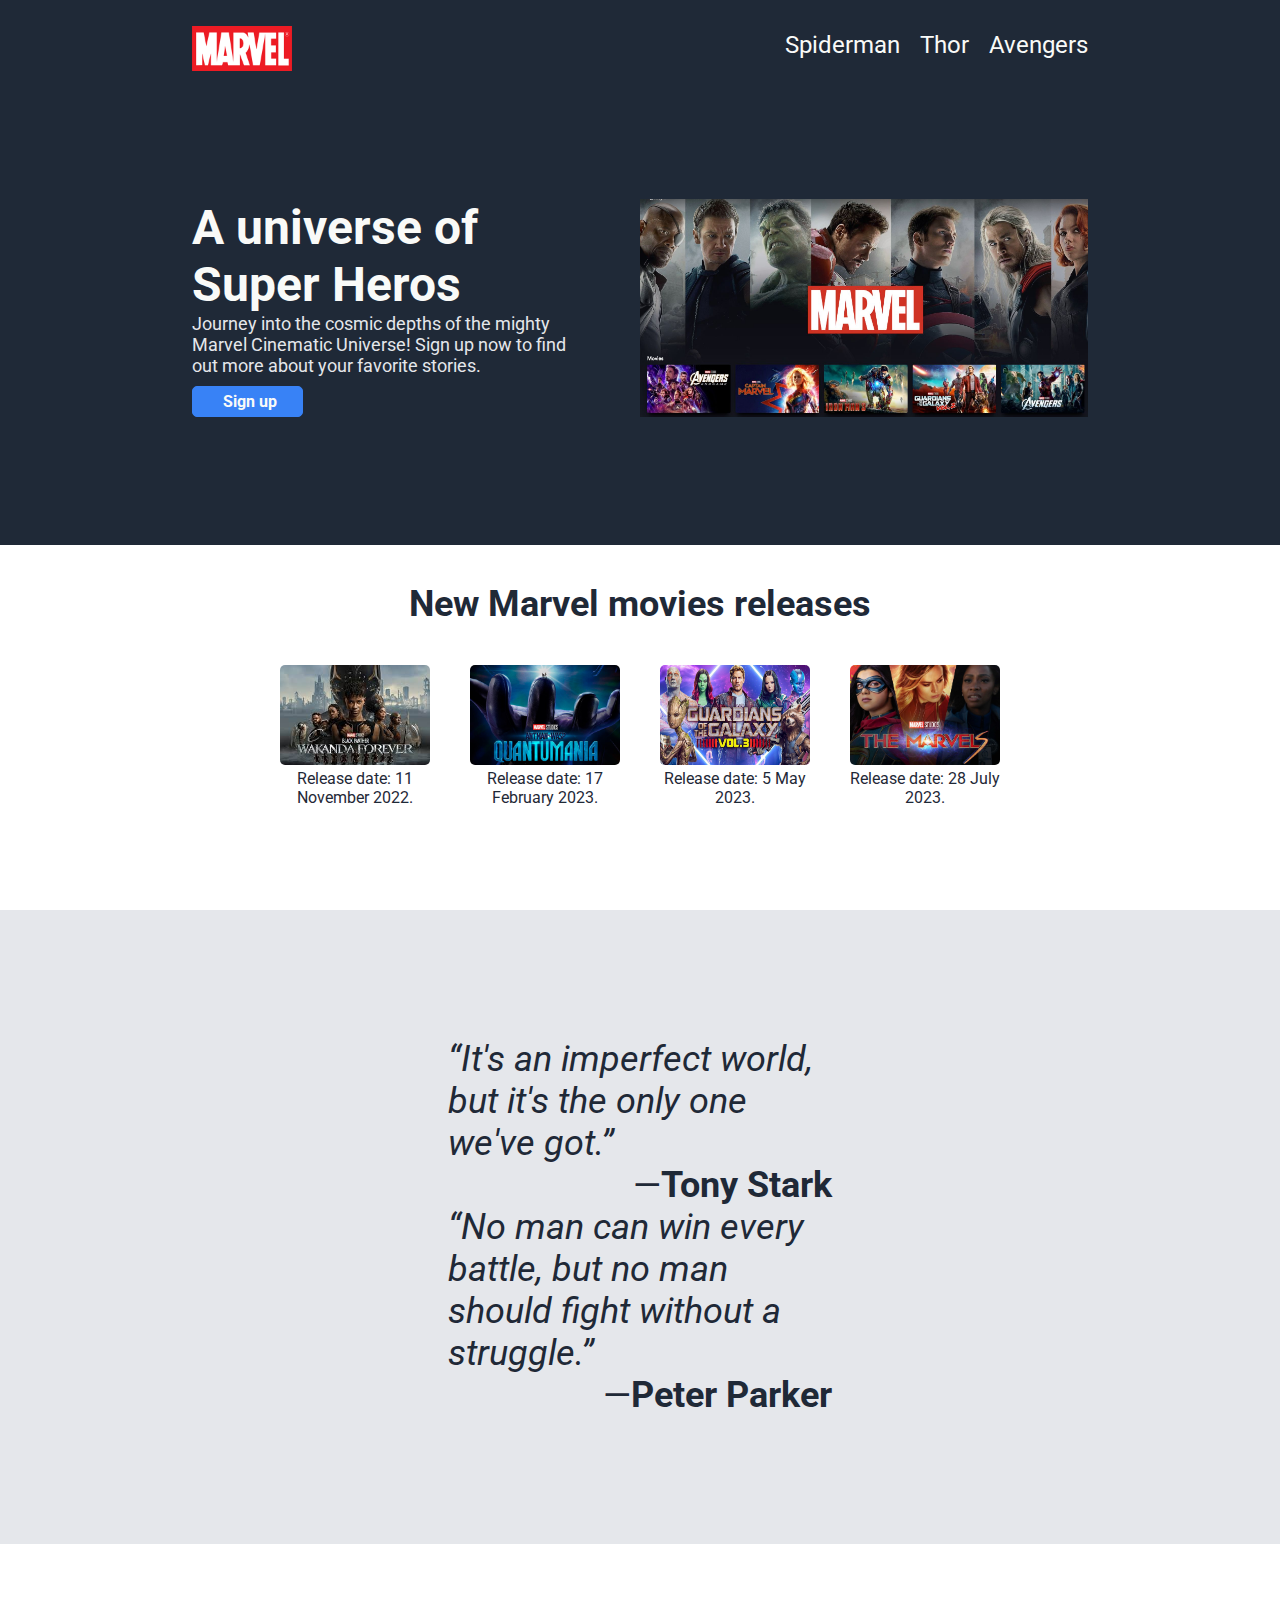
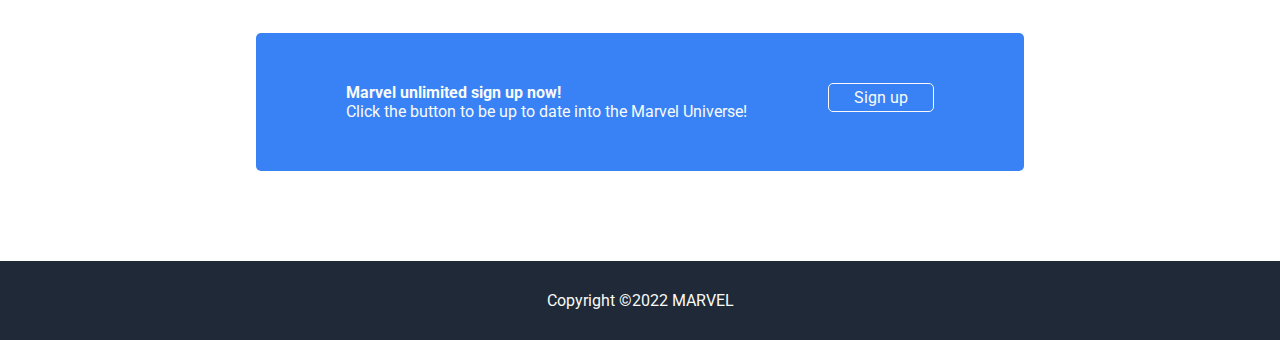
==== index.html @ dfd85db2 "first-commit" ====
<!DOCTYPE html>
<html lang="en">
<head>
  <meta charset="UTF-8">
  <meta http-equiv="X-UA-Compatible" content="IE=edge">
  <meta name="viewport" content="width=device-width, initial-scale=1.0">  
  <link rel="stylesheet" href="./style.css">
  <link href="https://fonts.googleapis.com/css2?family=Roboto:ital,wght@0,300;0,400;0,700;1,400;1,500&display=swap" rel="stylesheet">  
  <title>Marvel Movies</title>
</head>
<body>
  <header class="header">
    <img class="logo" alt="Marvel Movies logo" src="./images/Marvel_Comics-logo.png" />
    <nav>
      <ul class="links">
        <li><a class="link-nav" href="./spiderman/spiderman.html">Spiderman</a></li>
        <li><a class="link-nav" href="./thor/thor.html">Thor</a></li>
        <li><a class="link-nav" href="./avengers/avengers.html">Avengers</a></li>
      </ul>
    </nav>
  </header>
  <main>
    <section class="section-hero">
      <div class="hero-text">
        <h2>A universe of Super Heros</h2>
        <p>Journey into the cosmic depths of the mighty Marvel Cinematic Universe! Sign up now to find out more about your favorite stories.</p>
        <a class="sign-up-btn" href="#">Sign up</a>
      </div>
      <img id="marvel-hero-img" src="./images/marvel-hero.jpg"/>    
    </section>

    <section class="new-movies-section">
      <h3>New Marvel movies releases</h3>
      <div class="new-movies-container">
        <div class="main-movie-card">
          <img class="movies-img" src="./images/wakanda-forever.jpg" alt="Black Panther movie poester"/>
          <p> Release date: 11 November 2022.</p>
        </div>
        <div class="main-movie-card">
          <img class="movies-img" src="./images/quantumania.jpg" alt="Ant-Man and The Wasp: Quantumania movie poester"/>
          <p> Release date: 17 February 2023.<p>
        </div>
        <div class="main-movie-card">
          <img class="movies-img" src="./images/guardians-vol3.jpg" alt="Guardiens of the Galaxy Vol. 3 movie poster"/>
          <p> Release date: 5 May 2023.<p>
        </div>
        <div class="main-movie-card">
          <img class="movies-img" src="./images/the-marvels.jpg" alt="The Marvels movie poster"/>
          <p> Release date: 28 July 2023.<p>
        </div>
      </div>
    </section>

    <section>
      <div class="testimonials">
        <blackquote class="testimonials-text"><em>“It's an imperfect world, but it's the only one we've got.”</em></blackquote>
        <p>&mdash;<strong>Tony Stark</strong></p>
        <blackquote class="testimonials-text"><em>“No man can win every battle, but no man should fight without a struggle.”</em></blackquote>
        <p>&mdash;<strong>Peter Parker</strong></p>
      </div>
    </section>

    <section class="action-section">
      <div class="action-text">
        <span><strong>Marvel unlimited sign up now!</strong></span>
        <p>Click the button to be up to date into the Marvel Universe!</p>
      </div>
      <div>
        <a class="subscribe-btn "href="#">Sign up</a>
      </div>
    </section>      
  </main>
  <footer class="footer">
    <p>Copyright &copy;2022 MARVEL</p> 
  </footer>
</body>
</html>
---- style.css ----
* {
  margin: 0;
  padding: 0;
  box-sizing: border-box;
}
body {
  font-family:"Roboto", sans-serif;
}
.logo {
  width: 100px;
  height: auto;
}
.header {
  display:flex;
  justify-content: space-between;
  background-color:#1F2937;
  padding-left: 15%; 
  padding-right: 15%;
  padding-top: 2%;
}
.links {
  display: flex;
  flex-direction: row;
  align-content: center;
  list-style: none;
  gap: 20px;
  padding-top: 5px;
}
.link-nav {
  font-size: 24px;
  color: #F9FAF8;
  text-decoration: none;
  text-align: center;
}
/***************/
/*HERO SECTION */
/***************/
.section-hero {
  display: flex;
  background-color: #1F2937;
  gap: 60px;
  padding-left: 15%; 
  padding-right: 15%;
  padding-top: 10%;
  padding-bottom: 10%;
}
#marvel-hero-img {
  display: block;
  width: 50%;
  height: auto;  
}
h2 {
  font-size: 48px;
  font-weight: 700;
  color: #F9FAF8;
}
.hero-text p {
  font-size: 18px;
  color: #E5E7EB;
}
.sign-up-btn {
  display: inline-block;
  border: 1px solid #3882F6;
  background-color: #3882F6;
  color: #F9FAF8;
  font-weight: bold;
  text-decoration: none;
  margin-top: 10px;
  padding: 5px;
  padding-left: 30px;
  padding-right: 25px;
  border-radius: 5px;
}
/******************/
/*MOVIES SECTION*/
/******************/
.new-movies-section {
  margin: 3% 10% 8% 10%;
}
.new-movies-container {
  display: flex;
  gap: 40px;
  justify-content: center;
  padding-left: 5%;
  padding-right: 5%;
}
.movies-img {
  width: 150px;
  height: 100px;
  border-radius: 5px;
}
.main-movie-card {
  width: 150px;
}
.main-movie-card p {
  text-align: center;
  color:#1F2937;
}
h3 {
  text-align: center;
  margin-bottom: 40px;
  font-size: 36px;
  font-weight: bold;
  color: #1F2937;
}
.testimonials {
  padding-left: 35%;
  padding-right: 35%;
  padding-top: 10%;
  padding-bottom: 10%;
  background-color: #E5E7EB;
  color: #1F2937;
  font-size: 36px;
}
.testimonials p {
  text-align: end;
}
/***************/
/*ACTION SECTION*/
/****************/
.action-section {
  display: flex;
  background-color: #3882F6;
  justify-content: space-around;
  margin: 7% 20% 7% 20%;
  padding: 50px;  
  border-radius: 5px;
}
.action-text span {
  color:#F9FAF8;
}
.action-text p {
  color:#F9FAF8;
}
.subscribe-btn {
  display: inline-block;
  color: #F9FAF8;
  text-decoration: none;
  border: 1px solid #F9FAF8;
  padding: 4px 25px 4px 25px;
  border-radius: 5px;
}
.subscribe-btn:hover {
  background-color: #E5E7EB;
  color: #3882F6;
}
/******************/
/*FOOTER*/
/*****************/
.footer {
  background-color: #1F2937;
  text-align: center;
  padding: 30px 60px 30px 60px;
}
.footer p {
  color: #F9FAF8;
}
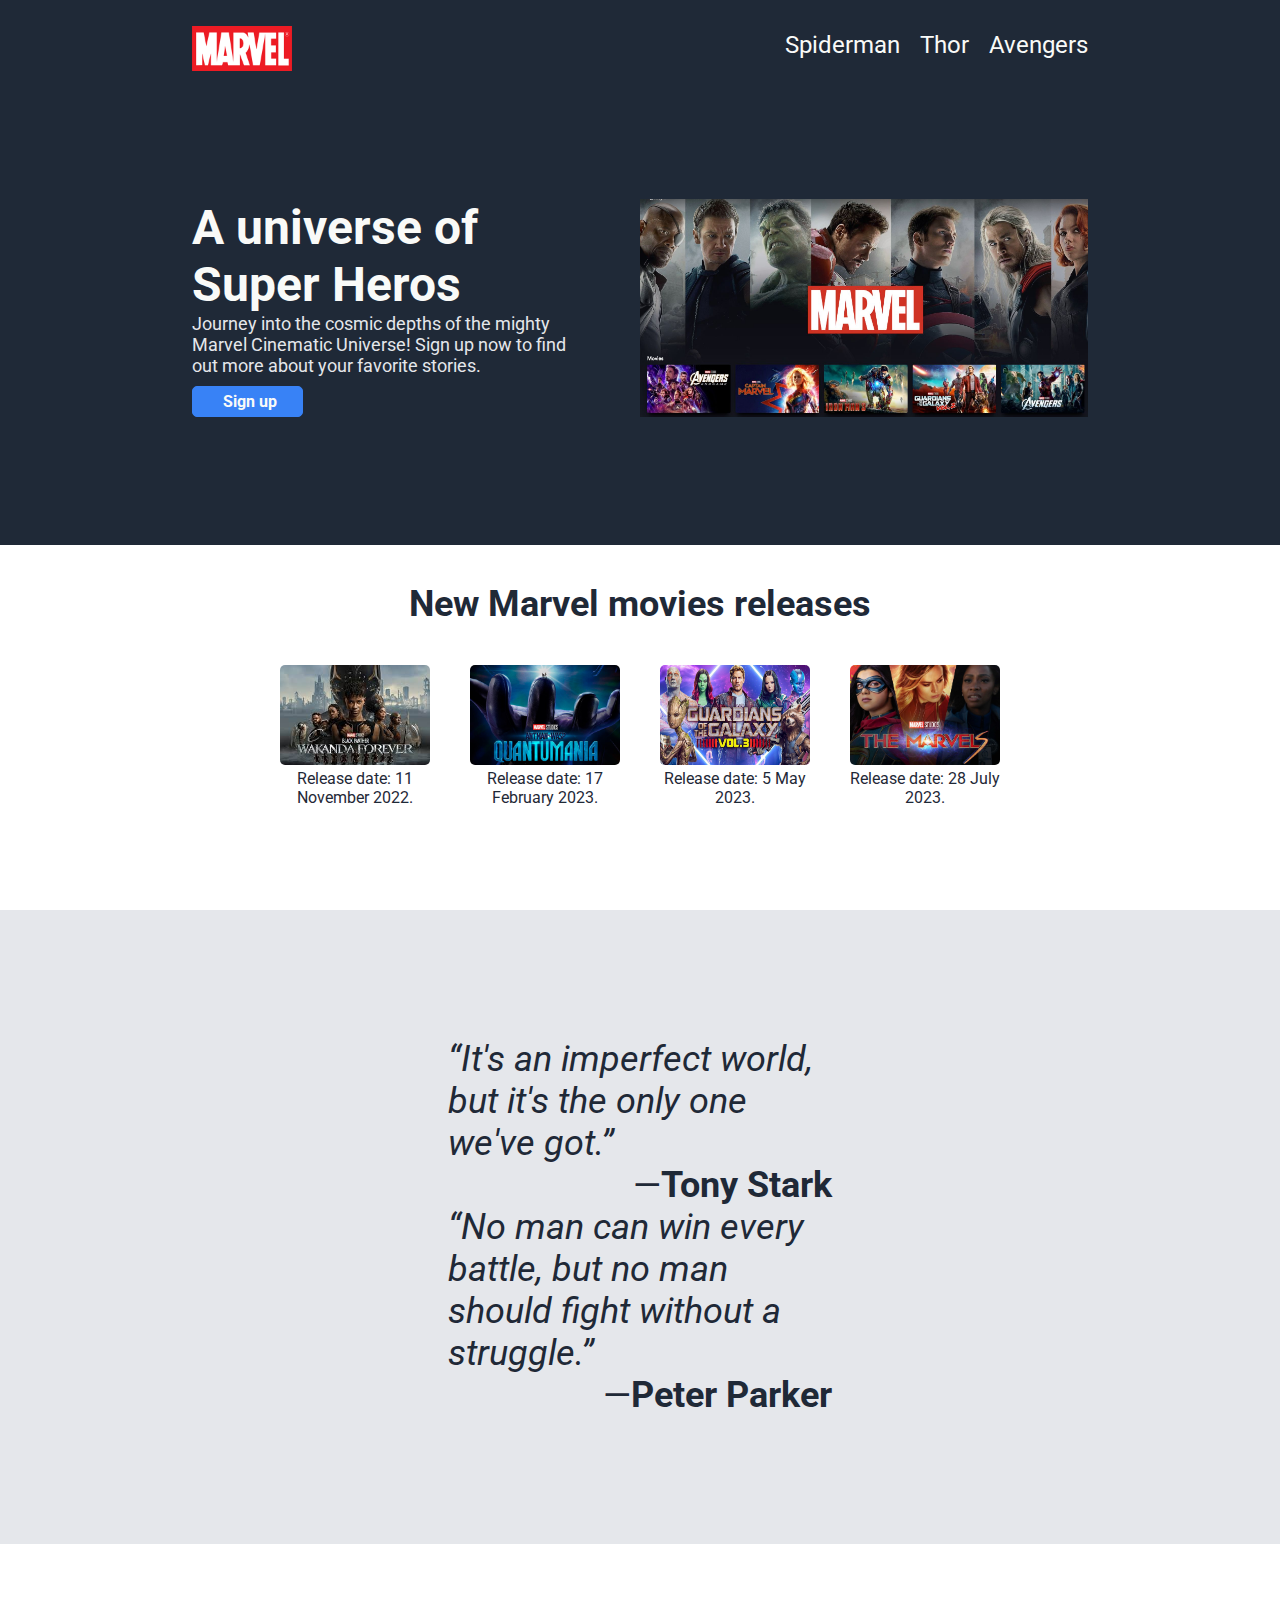
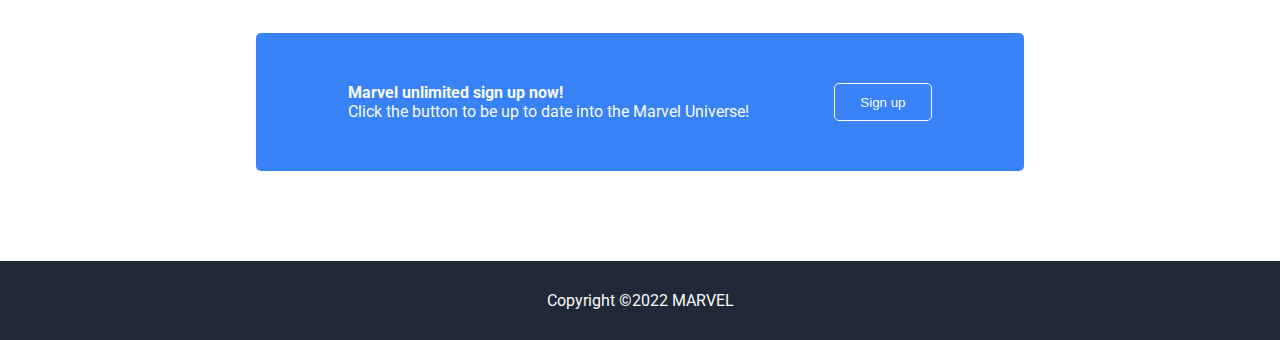
==== commit b71fb96e: "replace div in index" ====
--- a/index.html
+++ b/index.html
@@ -21,55 +21,56 @@
   </header>
   <main>
     <section class="section-hero">
-      <div class="hero-text">
+      <article class="hero-text">
         <h2>A universe of Super Heros</h2>
         <p>Journey into the cosmic depths of the mighty Marvel Cinematic Universe! Sign up now to find out more about your favorite stories.</p>
         <a class="sign-up-btn" href="#">Sign up</a>
-      </div>
+      </article>
       <img id="marvel-hero-img" src="./images/marvel-hero.jpg"/>    
     </section>
 
     <section class="new-movies-section">
       <h3>New Marvel movies releases</h3>
-      <div class="new-movies-container">
-        <div class="main-movie-card">
+      <article class="new-movies-container">
+        <article class="main-movie-card">
           <img class="movies-img" src="./images/wakanda-forever.jpg" alt="Black Panther movie poester"/>
           <p> Release date: 11 November 2022.</p>
-        </div>
-        <div class="main-movie-card">
+        </article>
+        <article class="main-movie-card">
           <img class="movies-img" src="./images/quantumania.jpg" alt="Ant-Man and The Wasp: Quantumania movie poester"/>
           <p> Release date: 17 February 2023.<p>
-        </div>
-        <div class="main-movie-card">
+          </article>
+        <article class="main-movie-card">
           <img class="movies-img" src="./images/guardians-vol3.jpg" alt="Guardiens of the Galaxy Vol. 3 movie poster"/>
           <p> Release date: 5 May 2023.<p>
-        </div>
-        <div class="main-movie-card">
+          </article>
+        <article class="main-movie-card">
           <img class="movies-img" src="./images/the-marvels.jpg" alt="The Marvels movie poster"/>
           <p> Release date: 28 July 2023.<p>
-        </div>
-      </div>
+        </article>
+      </article>
     </section>
 
     <section>
-      <div class="testimonials">
+      <article class="testimonials">
         <blackquote class="testimonials-text"><em>“It's an imperfect world, but it's the only one we've got.”</em></blackquote>
         <p>&mdash;<strong>Tony Stark</strong></p>
         <blackquote class="testimonials-text"><em>“No man can win every battle, but no man should fight without a struggle.”</em></blackquote>
         <p>&mdash;<strong>Peter Parker</strong></p>
-      </div>
+      </article>
     </section>
 
     <section class="action-section">
-      <div class="action-text">
+      <article class="action-text">
         <span><strong>Marvel unlimited sign up now!</strong></span>
         <p>Click the button to be up to date into the Marvel Universe!</p>
-      </div>
-      <div>
-        <a class="subscribe-btn "href="#">Sign up</a>
-      </div>
+      </article>
+      <button class="subscribe-btn">
+        <a href="#">Sign up</a>
+      </button>
     </section>      
   </main>
+
   <footer class="footer">
     <p>Copyright &copy;2022 MARVEL</p> 
   </footer>
--- a/style.css
+++ b/style.css
@@ -134,15 +134,20 @@
 }
 .subscribe-btn {
   display: inline-block;
+  background-color: #3882F6;  
+  border: 1px solid #F9FAF8;
+  border-radius: 5px;
+  padding: 4px 25px 4px 25px;    
+}
+.subscribe-btn a {
   color: #F9FAF8;
   text-decoration: none;
-  border: 1px solid #F9FAF8;
-  padding: 4px 25px 4px 25px;
-  border-radius: 5px;
 }
 .subscribe-btn:hover {
-  background-color: #E5E7EB;
-  color: #3882F6;
+  background-color: #F9FAF8;
+}
+.subscribe-btn:hover a {
+  color:#3882F6;
 }
 /******************/
 /*FOOTER*/
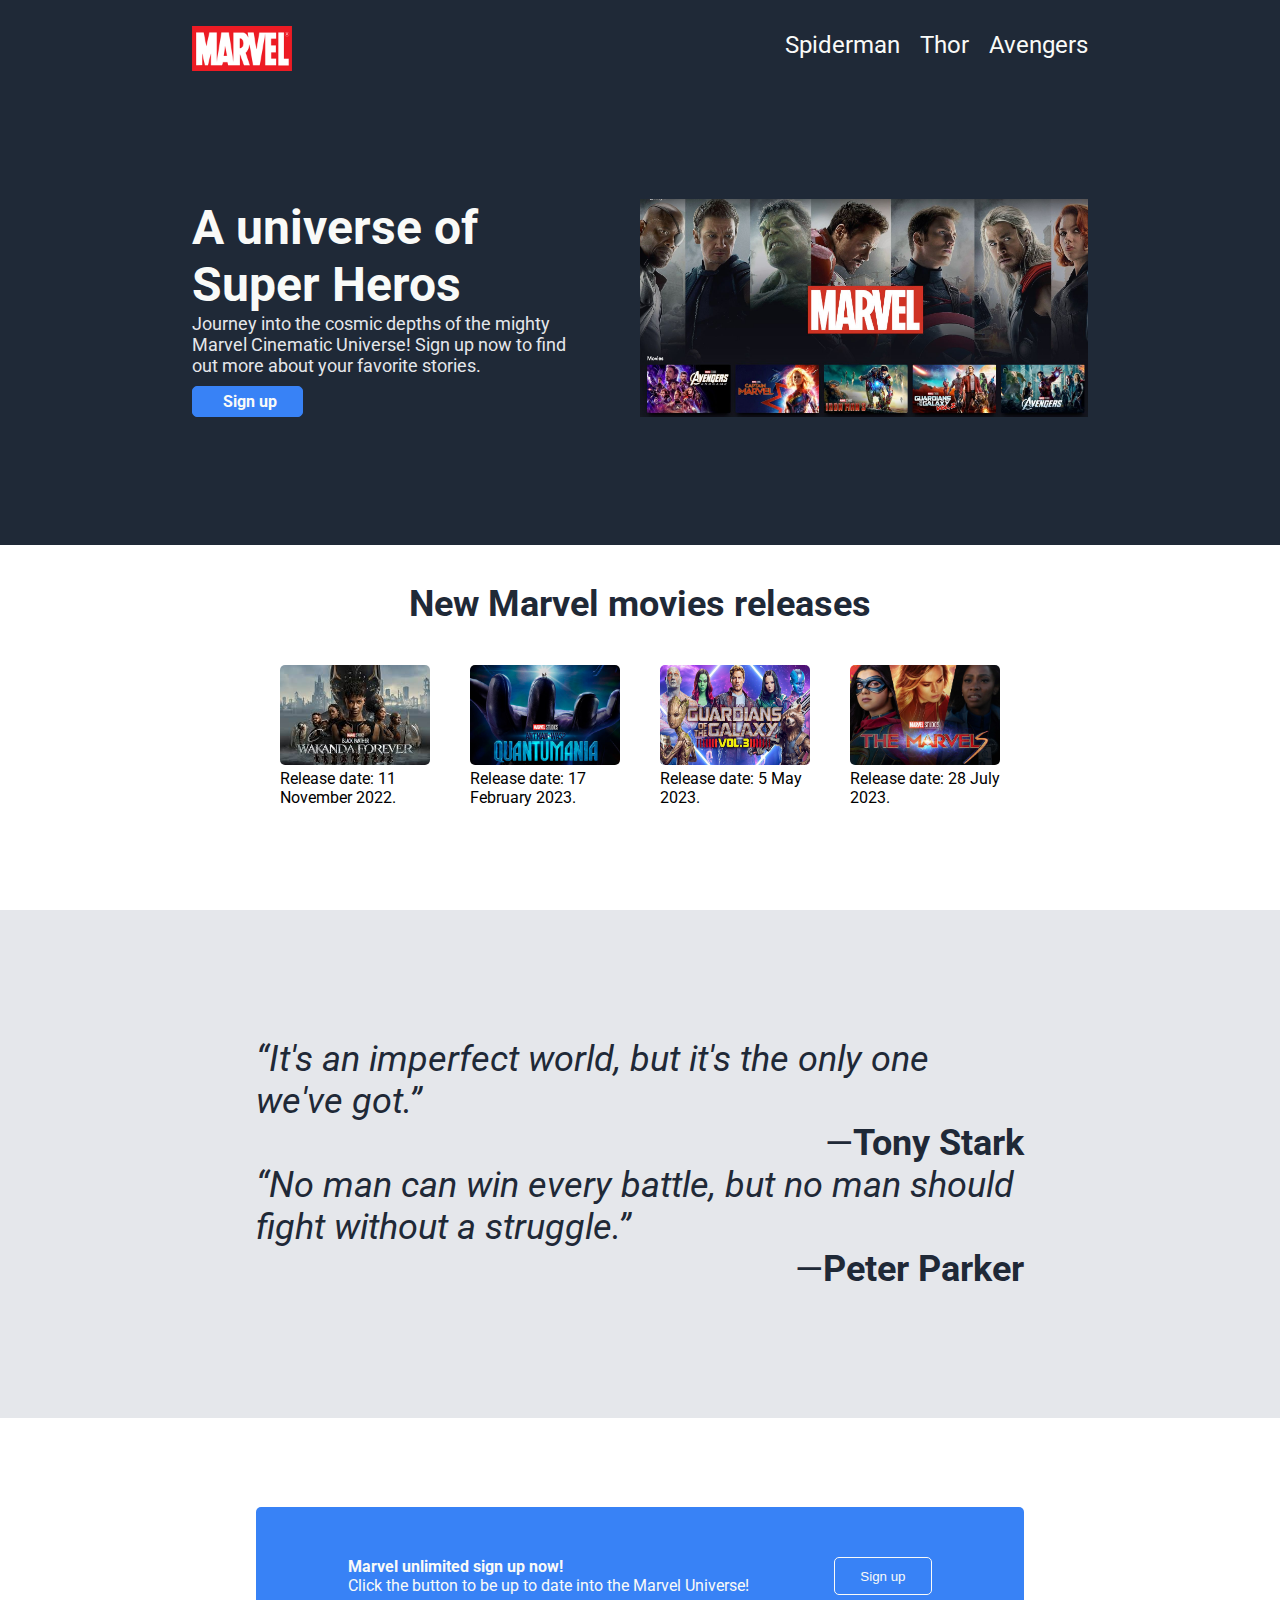
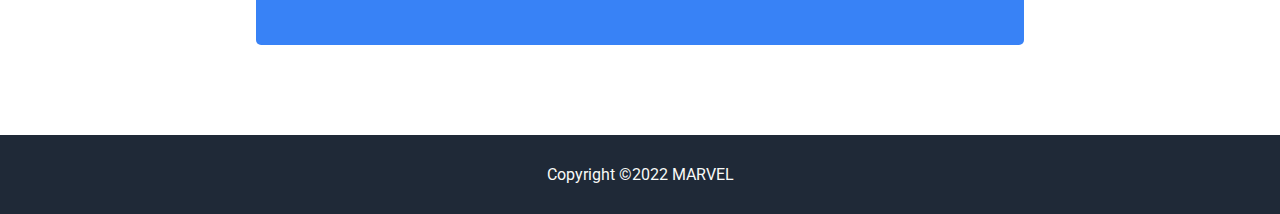
==== commit 5276ca9e: "semantic modification" ====
--- a/index.html
+++ b/index.html
@@ -26,29 +26,29 @@
         <p>Journey into the cosmic depths of the mighty Marvel Cinematic Universe! Sign up now to find out more about your favorite stories.</p>
         <a class="sign-up-btn" href="#">Sign up</a>
       </article>
-      <img id="marvel-hero-img" src="./images/marvel-hero.jpg"/>    
+      <img id="marvel-hero-img" src="./images/marvel-hero.jpg" alt="Picture with Marvel super heros"/>    
     </section>
 
     <section class="new-movies-section">
       <h3>New Marvel movies releases</h3>
-      <article class="new-movies-container">
-        <article class="main-movie-card">
+      <div class="new-movies-container">
+        <figure class="main-movie-card">
           <img class="movies-img" src="./images/wakanda-forever.jpg" alt="Black Panther movie poester"/>
-          <p> Release date: 11 November 2022.</p>
-        </article>
-        <article class="main-movie-card">
+          <figcaption> Release date: 11 November 2022.</figcaption>
+        </figure>
+        <figure class="main-movie-card">
           <img class="movies-img" src="./images/quantumania.jpg" alt="Ant-Man and The Wasp: Quantumania movie poester"/>
-          <p> Release date: 17 February 2023.<p>
-          </article>
-        <article class="main-movie-card">
+          <figcaption> Release date: 17 February 2023.</figcaption>
+        </figure>
+        <figure class="main-movie-card">
           <img class="movies-img" src="./images/guardians-vol3.jpg" alt="Guardiens of the Galaxy Vol. 3 movie poster"/>
-          <p> Release date: 5 May 2023.<p>
-          </article>
-        <article class="main-movie-card">
+          <figcaption> Release date: 5 May 2023.</figcaption>
+        </figure>
+        <figure class="main-movie-card">
           <img class="movies-img" src="./images/the-marvels.jpg" alt="The Marvels movie poster"/>
-          <p> Release date: 28 July 2023.<p>
-        </article>
-      </article>
+          <figcaption> Release date: 28 July 2023.</figcaption>
+          </figure>
+        </div>
     </section>
 
     <section>
@@ -61,10 +61,10 @@
     </section>
 
     <section class="action-section">
-      <article class="action-text">
+      <div class="action-text">
         <span><strong>Marvel unlimited sign up now!</strong></span>
         <p>Click the button to be up to date into the Marvel Universe!</p>
-      </article>
+      </div>
       <button class="subscribe-btn">
         <a href="#">Sign up</a>
       </button>
--- a/style.css
+++ b/style.css
@@ -104,8 +104,8 @@
   color: #1F2937;
 }
 .testimonials {
-  padding-left: 35%;
-  padding-right: 35%;
+  padding-left: 20%;
+  padding-right: 20%;
   padding-top: 10%;
   padding-bottom: 10%;
   background-color: #E5E7EB;
